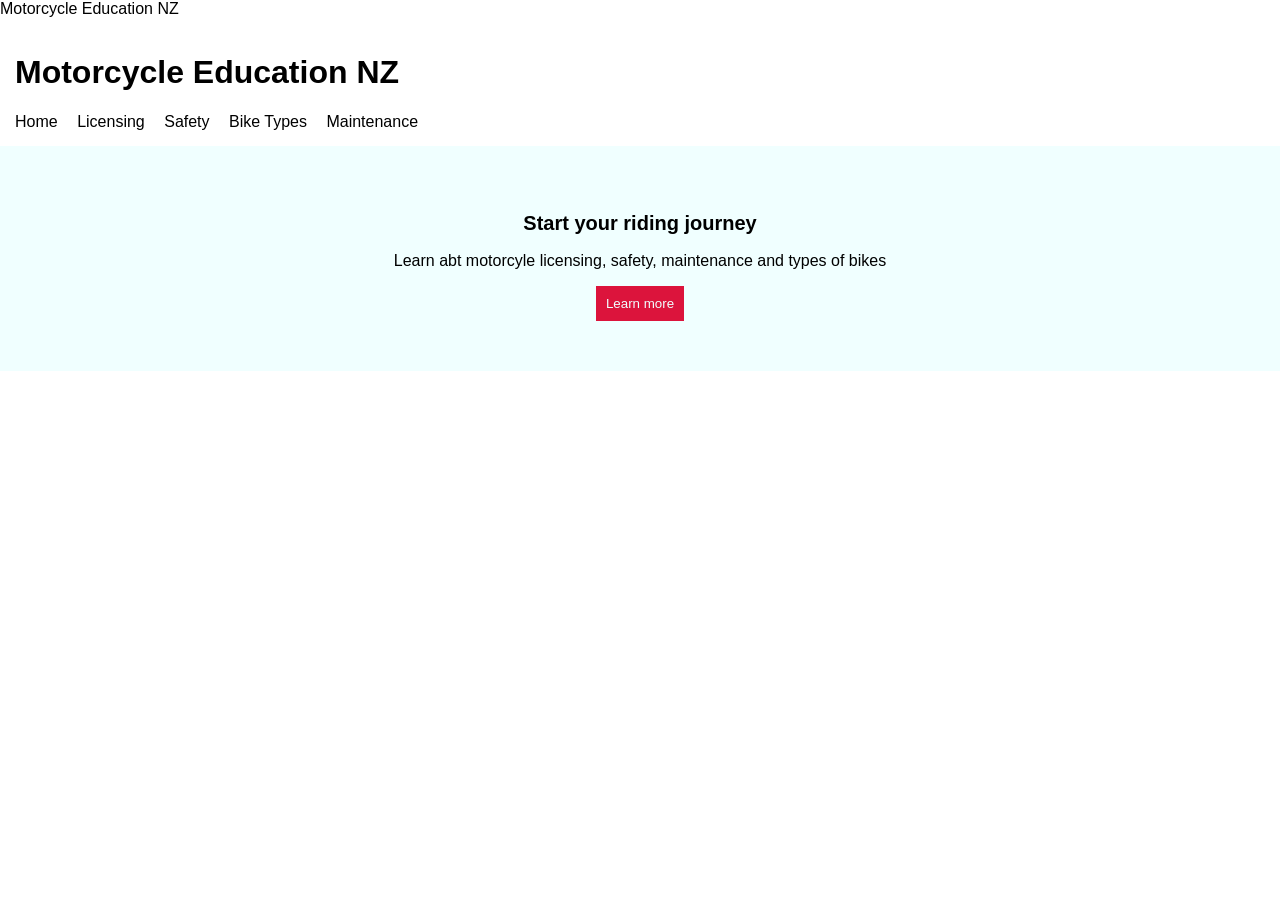
==== index.html @ 735a0191 "added hero section" ====
<!DOCTYPE html>
<html lang="en">
<head>
    <meta charset="UTF-8">
    <meta name="viewport" content="width=device-width,
    initial-scale=1.0"
    <title>Motorcycle Education NZ</title>
    <link rel="stylesheet" href="style.css"
</head>
<body>

    <header>
        <h1>Motorcycle Education NZ</h1>

        <nav>
            <a href="index.html">Home</a>
            <a href="licensing.html">Licensing</a>
            <a href="safety.html">Safety</a>
            <a href="types.html">Bike Types</a>
            <a href="maintenance.html">Maintenance</a>
        </nav>
    </header>

    <main>

    <section class="hero">
        <h2>Start your riding journey</h2>

        <p>
            Learn abt motorcyle licensing,
            safety, maintenance and types of bikes
        </p>
        <button> Learn more</button>
        </section>
    </main>
    
</body>
</html>
---- style.css ----
Body{
    font-family: Arial, sans-serif;
    margin: 0;
}

header{
    background-color:black
    color: aliceblue;
    padding: 15px;
}

nav{
    margin-top: 10px;
}

nav a{
    color:black;
    text-decoration: none;
    margin-right: 15px;
}

nav a:hover{
    color:crimson;
}

.hero{
    text-align: center;
    padding: 50px 20px;
    background-color:azure;
}

.hero h2{
    font-size: 20px;
}

.hero button{
    padding: 10px 10px;
    border: none;
    background-color:crimson;
    color:azure;
    cursor: pointer;
}
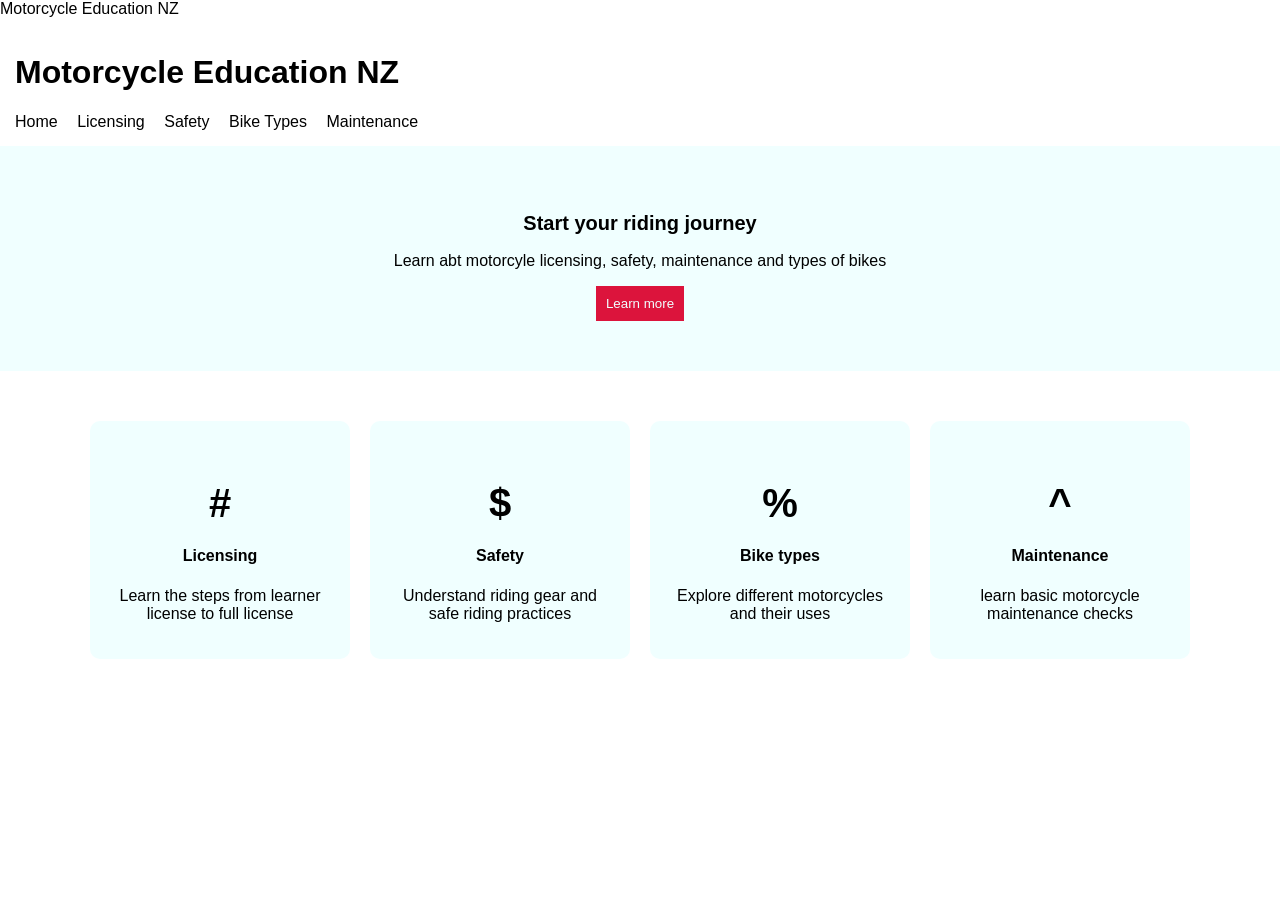
==== commit f4bbdf23: "added the feature cards(no photos for now)" ====
--- a/index.html
+++ b/index.html
@@ -31,7 +31,35 @@
             safety, maintenance and types of bikes
         </p>
         <button> Learn more</button>
-        </section>
+    </section>
+
+    <section class="features">
+        
+        <div class="card">
+            <h3>#</h3>
+            <h4>Licensing</h4>
+            <p>Learn the steps from learner license to full license</p>
+        </div>
+
+        <div class="card">
+            <h3>$</h3>
+            <h4>Safety</h4>
+            <p>Understand riding gear and safe riding practices</p>
+        </div>
+
+        <div class="card">
+            <h3>%</h3>
+            <h4>Bike types</h4>
+            <p>Explore different motorcycles and their uses</p>
+        </div>
+
+        <div class="card">
+            <h3>^</h3>
+            <h4>Maintenance</h4>
+            <p>learn basic motorcycle maintenance checks</p>
+        </div>
+
+    </section>
     </main>
     
 </body>
--- a/style.css
+++ b/style.css
@@ -39,4 +39,30 @@
     background-color:crimson;
     color:azure;
     cursor: pointer;
+}
+
+.features{
+    display: flex;
+    justify-content: center;
+    gap: 20px;
+    flex-wrap: wrap;
+    padding: 50px 20px;
+}
+
+.card{
+    background-color:azure;
+    width:220px;
+    padding: 20px;
+    text-align: center;
+    border-radius: 10px;
+}
+
+.card h3{
+    font-size: 40px;
+    margin-bottom: 10px;
+}
+
+.card:hover{
+    transform: translateY(-5x);
+    transition: 0.3s;
 }
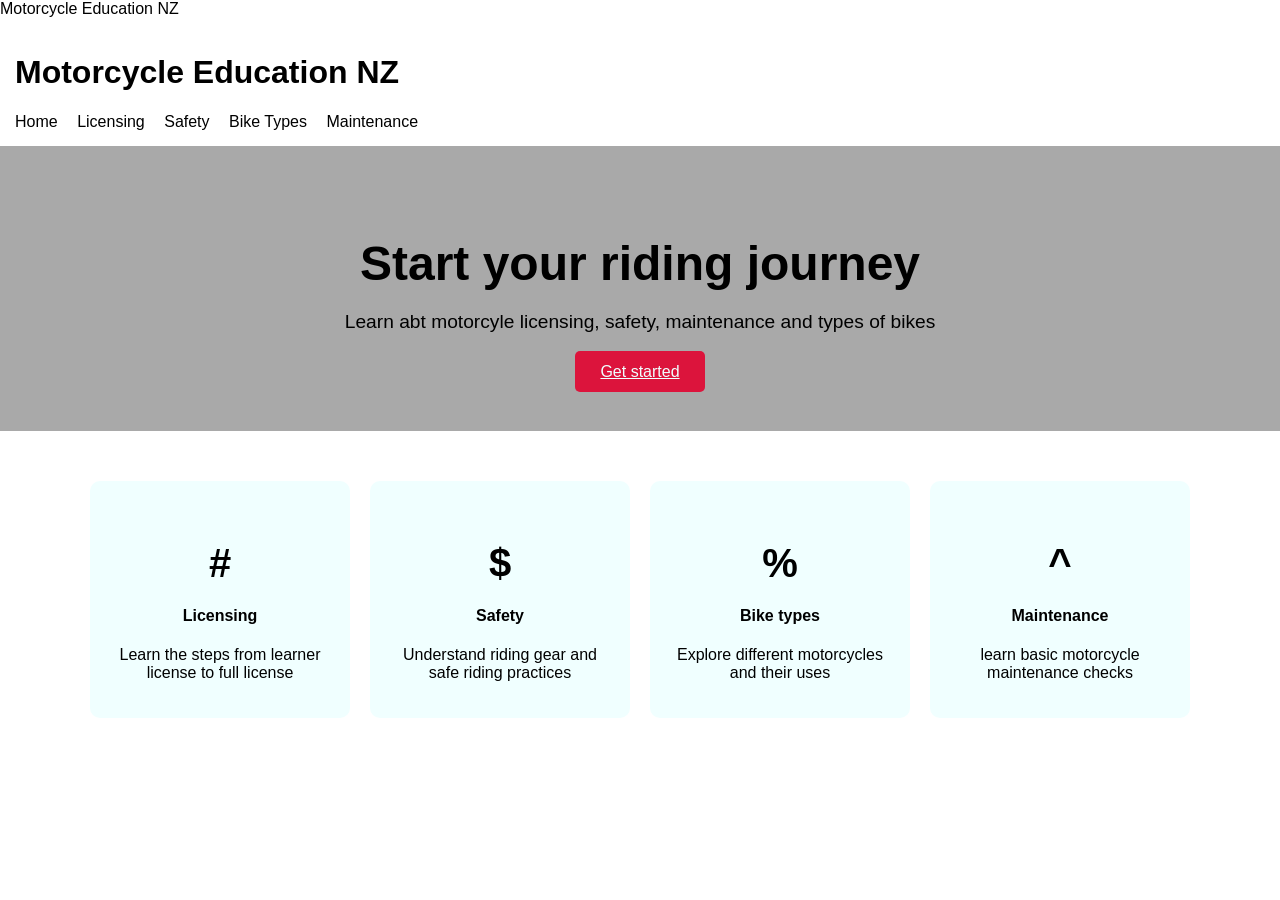
==== commit 7ba0c24b: "i updated the homepage, and call to action bttn" ====
--- a/index.html
+++ b/index.html
@@ -24,40 +24,53 @@
     <main>
 
     <section class="hero">
-        <h2>Start your riding journey</h2>
 
-        <p>
-            Learn abt motorcyle licensing,
-            safety, maintenance and types of bikes
-        </p>
-        <button> Learn more</button>
+        <div class="hero-content">
+            <h2>Start your riding journey</h2>
+
+            <p>
+                Learn abt motorcyle licensing,
+                safety, maintenance and types of bikes
+            </p>
+            <a href="licensing.html" class="hero-btn">
+                Get started
+            </a>
+        </div>
     </section>
 
     <section class="features">
         
-        <div class="card">
-            <h3>#</h3>
-            <h4>Licensing</h4>
-            <p>Learn the steps from learner license to full license</p>
-        </div>
+        <a href="licensing.html" class="card-link">
+            <div class="card">
+                <h3>#</h3>
+                <h4>Licensing</h4>
+                <p>Learn the steps from learner license to full license</p>
+            </div>
+        </a>
 
-        <div class="card">
-            <h3>$</h3>
-            <h4>Safety</h4>
-            <p>Understand riding gear and safe riding practices</p>
-        </div>
+        <a href="safety.html" class="card-link">
+            <div class="card">
+                <h3>$</h3>
+                <h4>Safety</h4>
+                <p>Understand riding gear and safe riding practices</p>
+            </div>
+        </a>
 
-        <div class="card">
-            <h3>%</h3>
-            <h4>Bike types</h4>
-            <p>Explore different motorcycles and their uses</p>
-        </div>
+        <a href="types.html" class="card-link">
+            <div class="card">
+                <h3>%</h3>
+                <h4>Bike types</h4>
+                <p>Explore different motorcycles and their uses</p>
+            </div>
+        </a>
 
-        <div class="card">
-            <h3>^</h3>
-            <h4>Maintenance</h4>
-            <p>learn basic motorcycle maintenance checks</p>
-        </div>
+        <a href="maintenance.html" class="card-link">
+            <div class="card">
+                <h3>^</h3>
+                <h4>Maintenance</h4>
+                <p>learn basic motorcycle maintenance checks</p>
+            </div>
+        </a>
 
     </section>
     </main>
--- a/style.css
+++ b/style.css
@@ -24,21 +24,42 @@
 }
 
 .hero{
+    background-color:darkgray;
+    color:azure
+
+    min-height: 500px;
+    
+    display: flex;
+    justify-content: center;
+    align-items: center;
     text-align: center;
     padding: 50px 20px;
-    background-color:azure;
+}
+
+.hero-content{
+    max-width: 700px;
 }
 
 .hero h2{
-    font-size: 20px;
+    font-size: 3rem;
+    margin-bottom: 20px;
 }
 
-.hero button{
-    padding: 10px 10px;
-    border: none;
+.hero p{
+    font-size: 1.2rem;
+    margin-bottom: 30px
+}
+
+.hero-btn{
+    padding: 12px 25px;
+    border-radius: 5px;
     background-color:crimson;
     color:azure;
-    cursor: pointer;
+    transition: 0.3s;
+}
+
+.hero-btn:hover{
+    background-color:crimson;
 }
 
 .features{
@@ -55,6 +76,7 @@
     padding: 20px;
     text-align: center;
     border-radius: 10px;
+    transition: 0.3s;
 }
 
 .card h3{
@@ -65,4 +87,9 @@
 .card:hover{
     transform: translateY(-5x);
     transition: 0.3s;
+}
+
+.card-link{
+    text-decoration: none;
+    color:black
 }
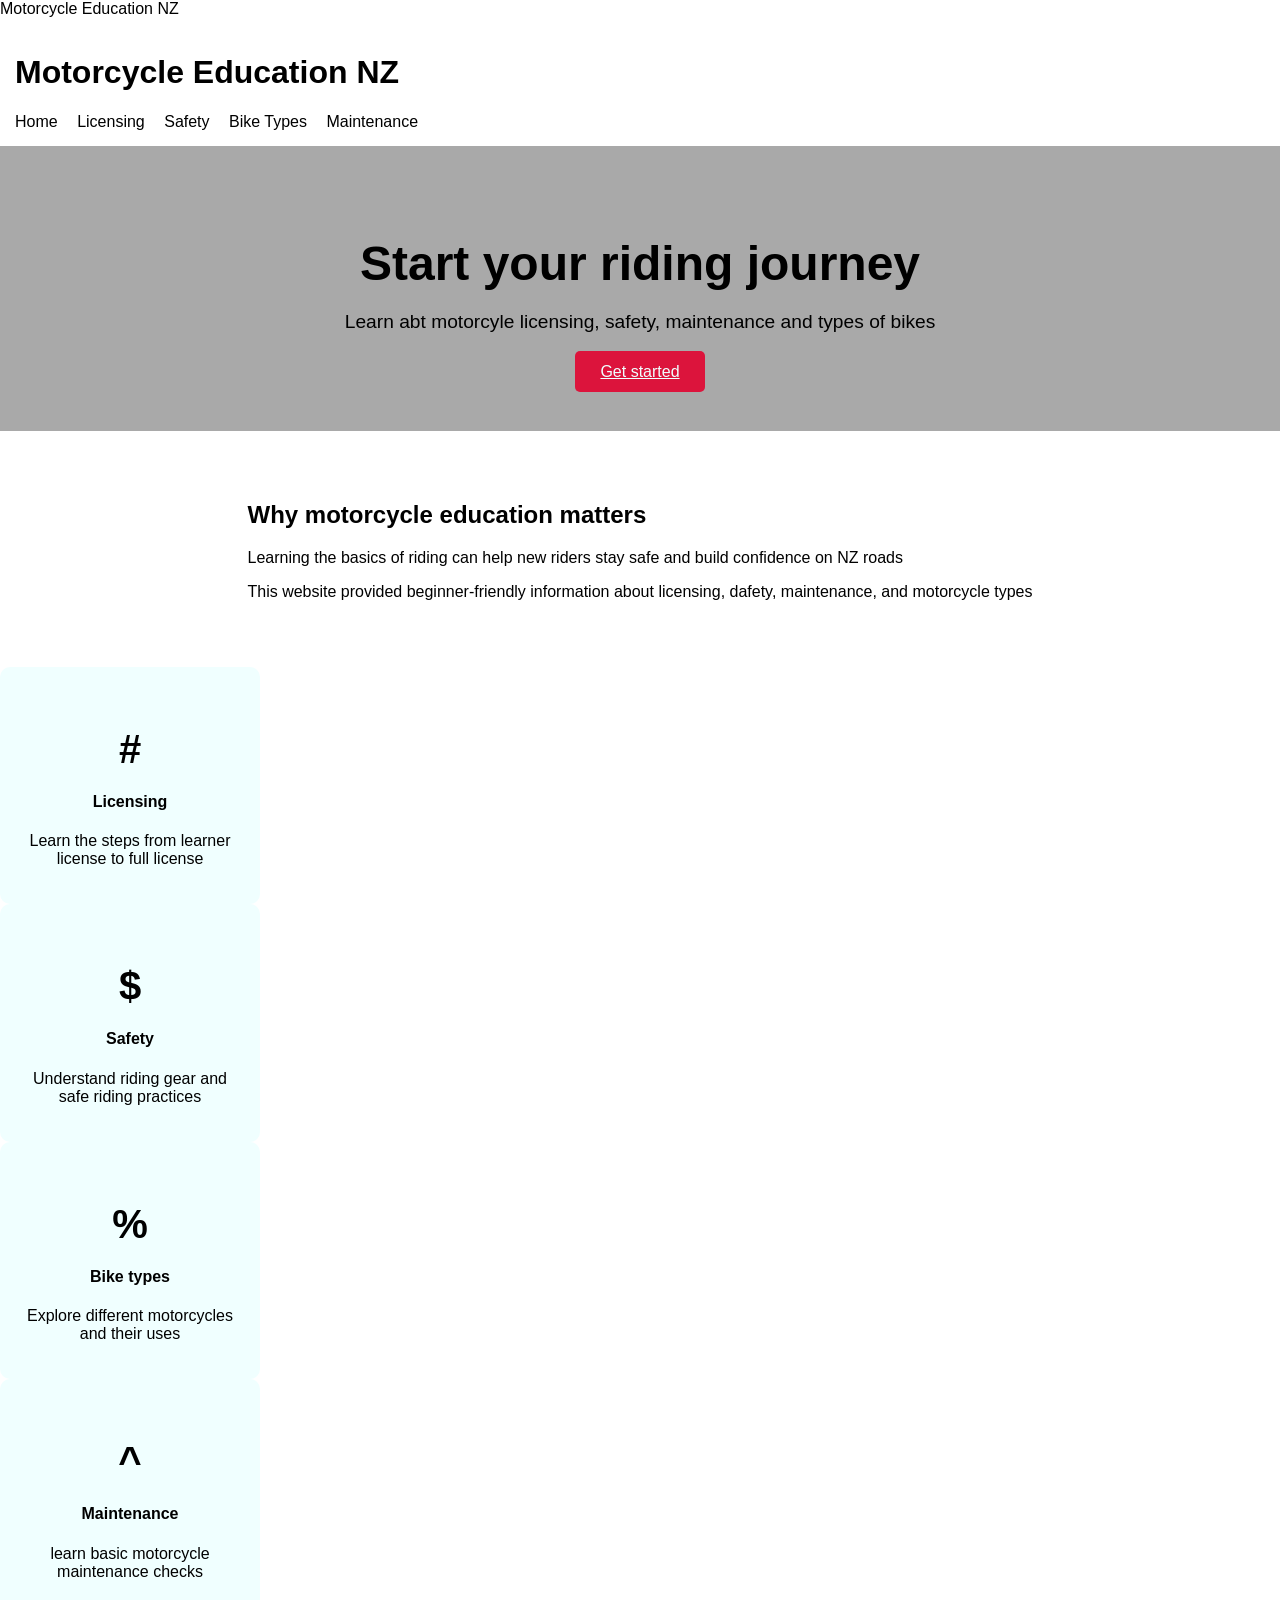
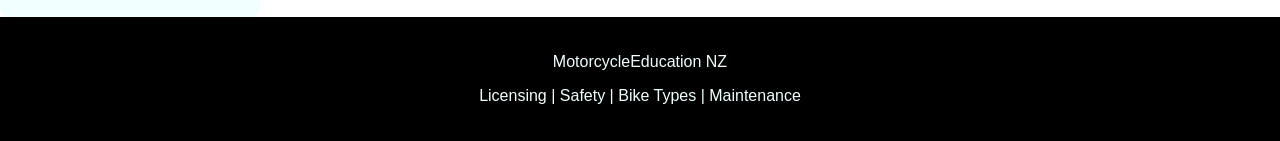
==== commit 42c1c1f9: ". I added the feature content section to homepage, website footer, and navigation summary." ====
--- a/index.html
+++ b/index.html
@@ -7,6 +7,7 @@
     <title>Motorcycle Education NZ</title>
     <link rel="stylesheet" href="style.css"
 </head>
+
 <body>
 
     <header>
@@ -39,6 +40,22 @@
     </section>
 
     <section class="features">
+
+        <div class="featured-text">
+            <h2>Why motorcycle education matters</h2>
+
+            <p>
+                Learning the basics of riding can help new riders stay 
+                safe and build confidence on NZ roads
+            </p>
+
+            <p>
+                This website provided beginner-friendly information
+                about licensing, dafety, maintenance, and motorcycle types
+            </p>
+        </div>
+
+    </section>
         
         <a href="licensing.html" class="card-link">
             <div class="card">
@@ -74,6 +91,13 @@
 
     </section>
     </main>
-    
+
+    <footer>
+        <p>MotorcycleEducation NZ</p>
+
+        <p>
+            Licensing | Safety | Bike Types | Maintenance
+        </p>
+    </footer>
 </body>
 </html>
--- a/style.css
+++ b/style.css
@@ -28,7 +28,7 @@
     color:azure
 
     min-height: 500px;
-    
+
     display: flex;
     justify-content: center;
     align-items: center;
@@ -92,4 +92,22 @@
 .card-link{
     text-decoration: none;
     color:black
+}
+
+.featured{
+    background-color:azure;
+    padding: 60px 20px;
+    text-align: center;
+}
+
+.featured-text{
+    max-width: 800px;
+    margin: auto;
+}
+
+footer{
+    background-color:black;
+    color:azure;
+    text-align: center;
+    padding: 20px
 }
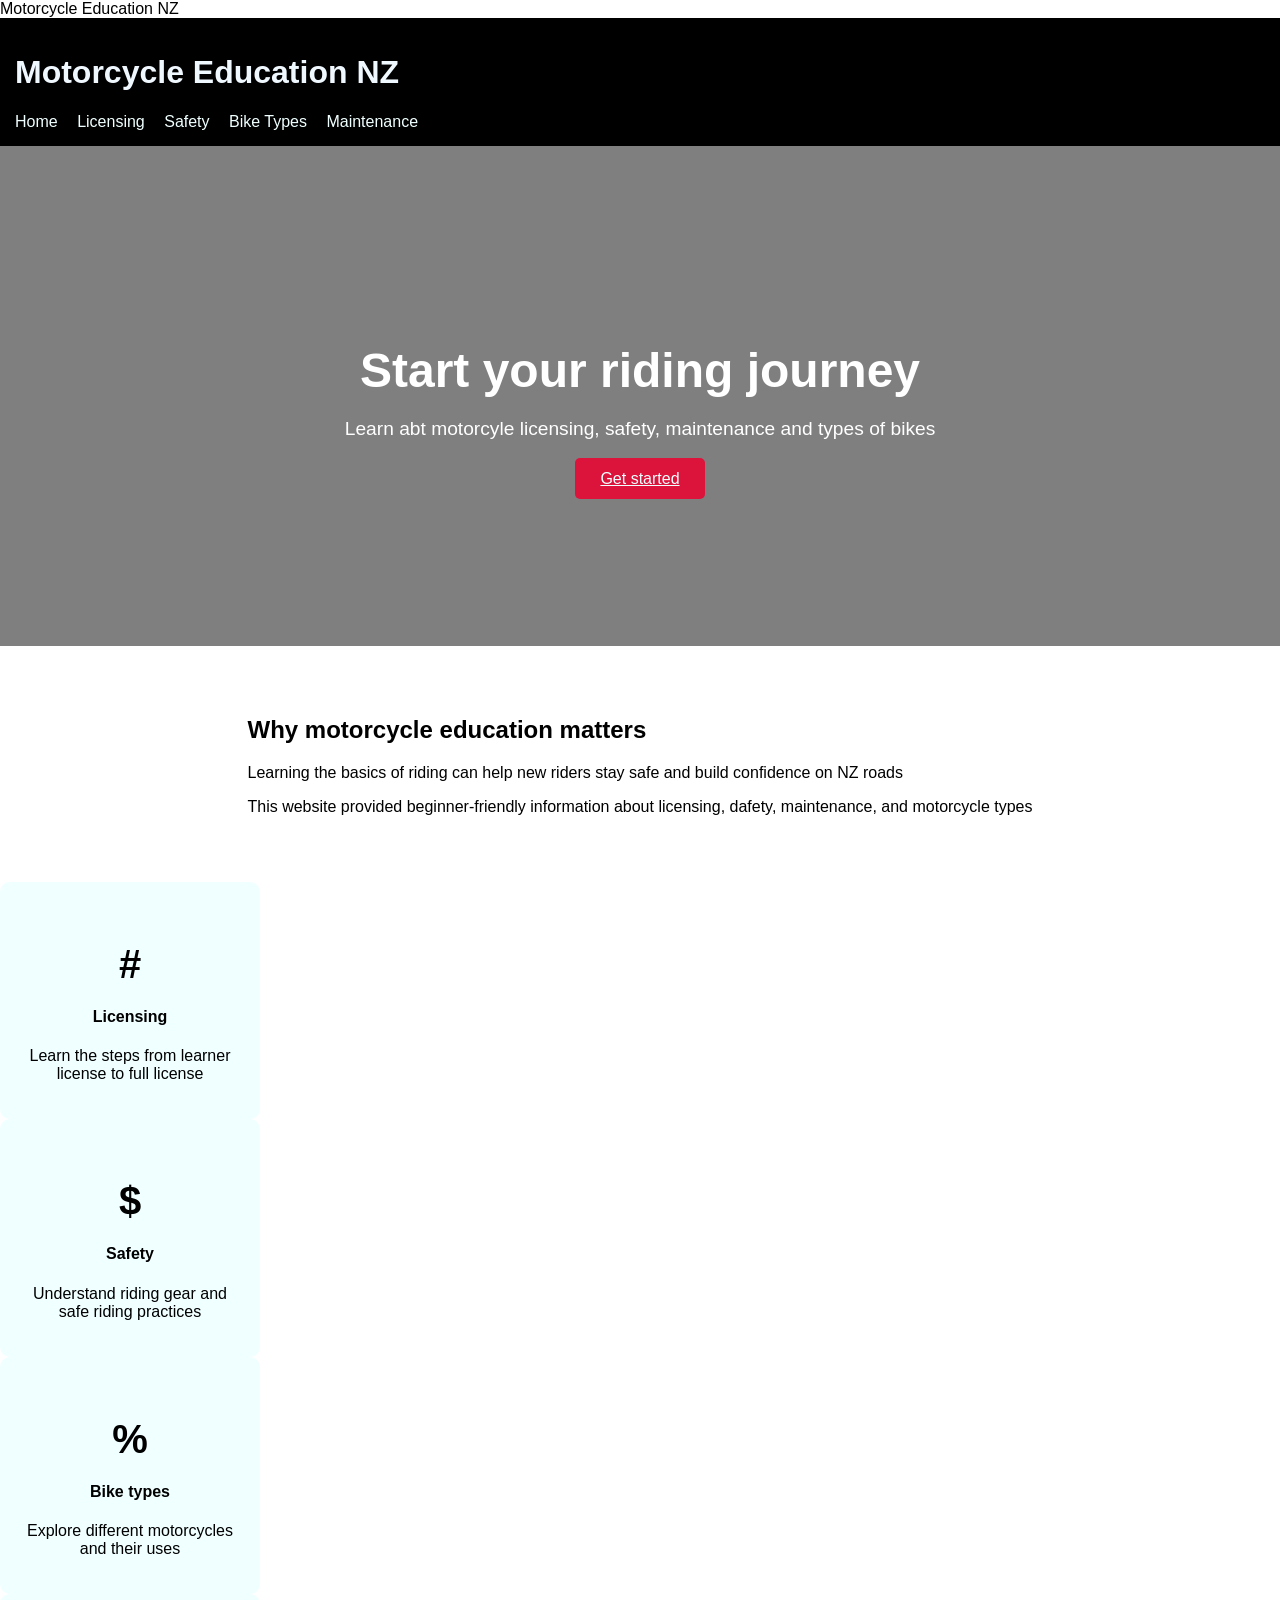
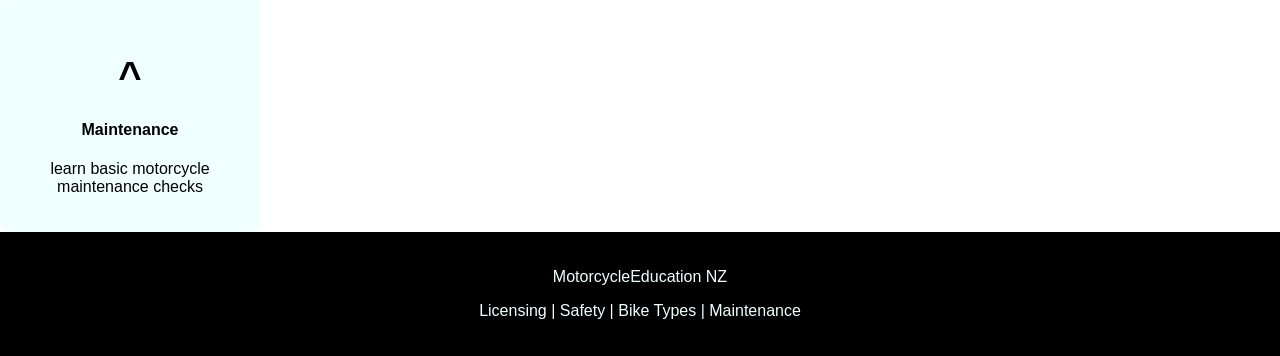
==== commit f29f53fa: "... I added photos, and fix the erros and also improve evrypages" ====
--- a/index.html
+++ b/index.html
@@ -2,102 +2,101 @@
 <html lang="en">
 <head>
     <meta charset="UTF-8">
-    <meta name="viewport" content="width=device-width,
-    initial-scale=1.0"
+    <meta name="viewport" content="width=device-width, initial-scale=1.0"
     <title>Motorcycle Education NZ</title>
-    <link rel="stylesheet" href="style.css"
+    <link rel="stylesheet" href="style.css">
 </head>
 
 <body>
 
-    <header>
-        <h1>Motorcycle Education NZ</h1>
+<header>
+    <h1>Motorcycle Education NZ</h1>
 
-        <nav>
-            <a href="index.html">Home</a>
-            <a href="licensing.html">Licensing</a>
-            <a href="safety.html">Safety</a>
-            <a href="types.html">Bike Types</a>
-            <a href="maintenance.html">Maintenance</a>
-        </nav>
-    </header>
+    <nav>
+        <a href="index.html">Home</a>
+        <a href="licensing.html">Licensing</a>
+        <a href="safety.html">Safety</a>
+        <a href="types.html">Bike Types</a>
+        <a href="maintenance.html">Maintenance</a>
+    </nav>
+</header>
 
-    <main>
+<main>
 
-    <section class="hero">
+<section class="hero">
 
-        <div class="hero-content">
-            <h2>Start your riding journey</h2>
-
-            <p>
-                Learn abt motorcyle licensing,
-                safety, maintenance and types of bikes
-            </p>
-            <a href="licensing.html" class="hero-btn">
-                Get started
-            </a>
-        </div>
-    </section>
-
-    <section class="features">
-
-        <div class="featured-text">
-            <h2>Why motorcycle education matters</h2>
-
-            <p>
-                Learning the basics of riding can help new riders stay 
-                safe and build confidence on NZ roads
-            </p>
-
-            <p>
-                This website provided beginner-friendly information
-                about licensing, dafety, maintenance, and motorcycle types
-            </p>
-        </div>
-
-    </section>
-        
-        <a href="licensing.html" class="card-link">
-            <div class="card">
-                <h3>#</h3>
-                <h4>Licensing</h4>
-                <p>Learn the steps from learner license to full license</p>
-            </div>
-        </a>
-
-        <a href="safety.html" class="card-link">
-            <div class="card">
-                <h3>$</h3>
-                <h4>Safety</h4>
-                <p>Understand riding gear and safe riding practices</p>
-            </div>
-        </a>
-
-        <a href="types.html" class="card-link">
-            <div class="card">
-                <h3>%</h3>
-                <h4>Bike types</h4>
-                <p>Explore different motorcycles and their uses</p>
-            </div>
-        </a>
-
-        <a href="maintenance.html" class="card-link">
-            <div class="card">
-                <h3>^</h3>
-                <h4>Maintenance</h4>
-                <p>learn basic motorcycle maintenance checks</p>
-            </div>
-        </a>
-
-    </section>
-    </main>
-
-    <footer>
-        <p>MotorcycleEducation NZ</p>
+    <div class="hero-content">
+        <h2>Start your riding journey</h2>
 
         <p>
-            Licensing | Safety | Bike Types | Maintenance
+            Learn abt motorcyle licensing,
+            safety, maintenance and types of bikes
         </p>
-    </footer>
+        <a href="licensing.html" class="hero-btn">
+            Get started
+        </a>
+    </div>
+</section>
+
+<section class="features">
+
+    <div class="featured-text">
+        <h2>Why motorcycle education matters</h2>
+
+        <p>
+            Learning the basics of riding can help new riders stay 
+            safe and build confidence on NZ roads
+        </p>
+
+        <p>
+            This website provided beginner-friendly information
+            about licensing, dafety, maintenance, and motorcycle types
+        </p>
+    </div>
+
+</section>
+    
+    <a href="licensing.html" class="card-link">
+        <div class="card">
+            <h3>#</h3>
+            <h4>Licensing</h4>
+            <p>Learn the steps from learner license to full license</p>
+        </div>
+    </a>
+
+    <a href="safety.html" class="card-link">
+        <div class="card">
+            <h3>$</h3>
+            <h4>Safety</h4>
+            <p>Understand riding gear and safe riding practices</p>
+        </div>
+    </a>
+
+    <a href="types.html" class="card-link">
+        <div class="card">
+            <h3>%</h3>
+            <h4>Bike types</h4>
+            <p>Explore different motorcycles and their uses</p>
+        </div>
+    </a>
+
+    <a href="maintenance.html" class="card-link">
+        <div class="card">
+            <h3>^</h3>
+            <h4>Maintenance</h4>
+            <p>learn basic motorcycle maintenance checks</p>
+        </div>
+    </a>
+
+</section>
+</main>
+
+<footer>
+    <p>MotorcycleEducation NZ</p>
+
+    <p>
+        Licensing | Safety | Bike Types | Maintenance
+    </p>
+</footer>
 </body>
 </html>
--- a/style.css
+++ b/style.css
@@ -4,7 +4,7 @@
 }
 
 header{
-    background-color:black
+    background-color:black;
     color: aliceblue;
     padding: 15px;
 }
@@ -14,7 +14,7 @@
 }
 
 nav a{
-    color:black;
+    color:azure;
     text-decoration: none;
     margin-right: 15px;
 }
@@ -24,16 +24,25 @@
 }
 
 .hero{
-    background-color:darkgray;
-    color:azure
+    background-image:
+    linear-gradient(
+        rgba(0,0,0,0.5),
+        rgba(0,0,0,0.5)
+    ),
+    url("images/hero-bike.jpg");
+
+    background-size: cover;
+    background-position: center;
 
     min-height: 500px;
 
     display: flex;
     justify-content: center;
     align-items: center;
+
     text-align: center;
-    padding: 50px 20px;
+
+    color: white;
 }
 
 .hero-content{
@@ -110,4 +119,76 @@
     color:azure;
     text-align: center;
     padding: 20px
+}
+
+.page-hero{
+    background-color:azure;
+    padding: 50px 20px;
+    text-align: center;
+}
+
+.info-section{
+    background-color: azure;
+    padding: 25px;
+    border-radius: 10px;
+    margin: 25px auto;
+    max-width: 900px;
+}
+
+.info-section ul{
+    padding-left: 20px;
+    line-height: 1.8;
+}
+
+.info-section:hover{
+    transform: translateY(-3px);
+    transition: 0.3s;
+}
+
+.bike-types{
+    display: grid;
+    grid-template-columns: repeat(auto-fit, minmax(250px, 1fr));
+    gap: 20px;
+
+    max-width: 1200px;
+    margin: 50px auto;
+    padding: 20px;
+}
+
+.bike-card{
+    background-color: azure;
+    padding: 25px;
+    border-radius: 10px;
+    transition: 0.3s ease;
+}
+
+.bike-card:hover{
+    transform: translateY(-5px);
+    box-shadow: 0 5px 15px rgba(0,0,0,0.15);
+}
+
+.bike-card img{
+    width: 50%;
+    height: 50px;
+
+    object-fit: cover;
+
+    border-radius: 10px;
+    margin-bottom: 10px;
+}
+
+.page-image{
+    width: 60%;
+    max-width: 500px;
+    height: auto;
+
+    display: block;
+    margin: 20px auto;
+
+    border-radius: 10px;
+}
+
+.comparison{
+    text-align: center;
+    padding: 60px 20px;
 }
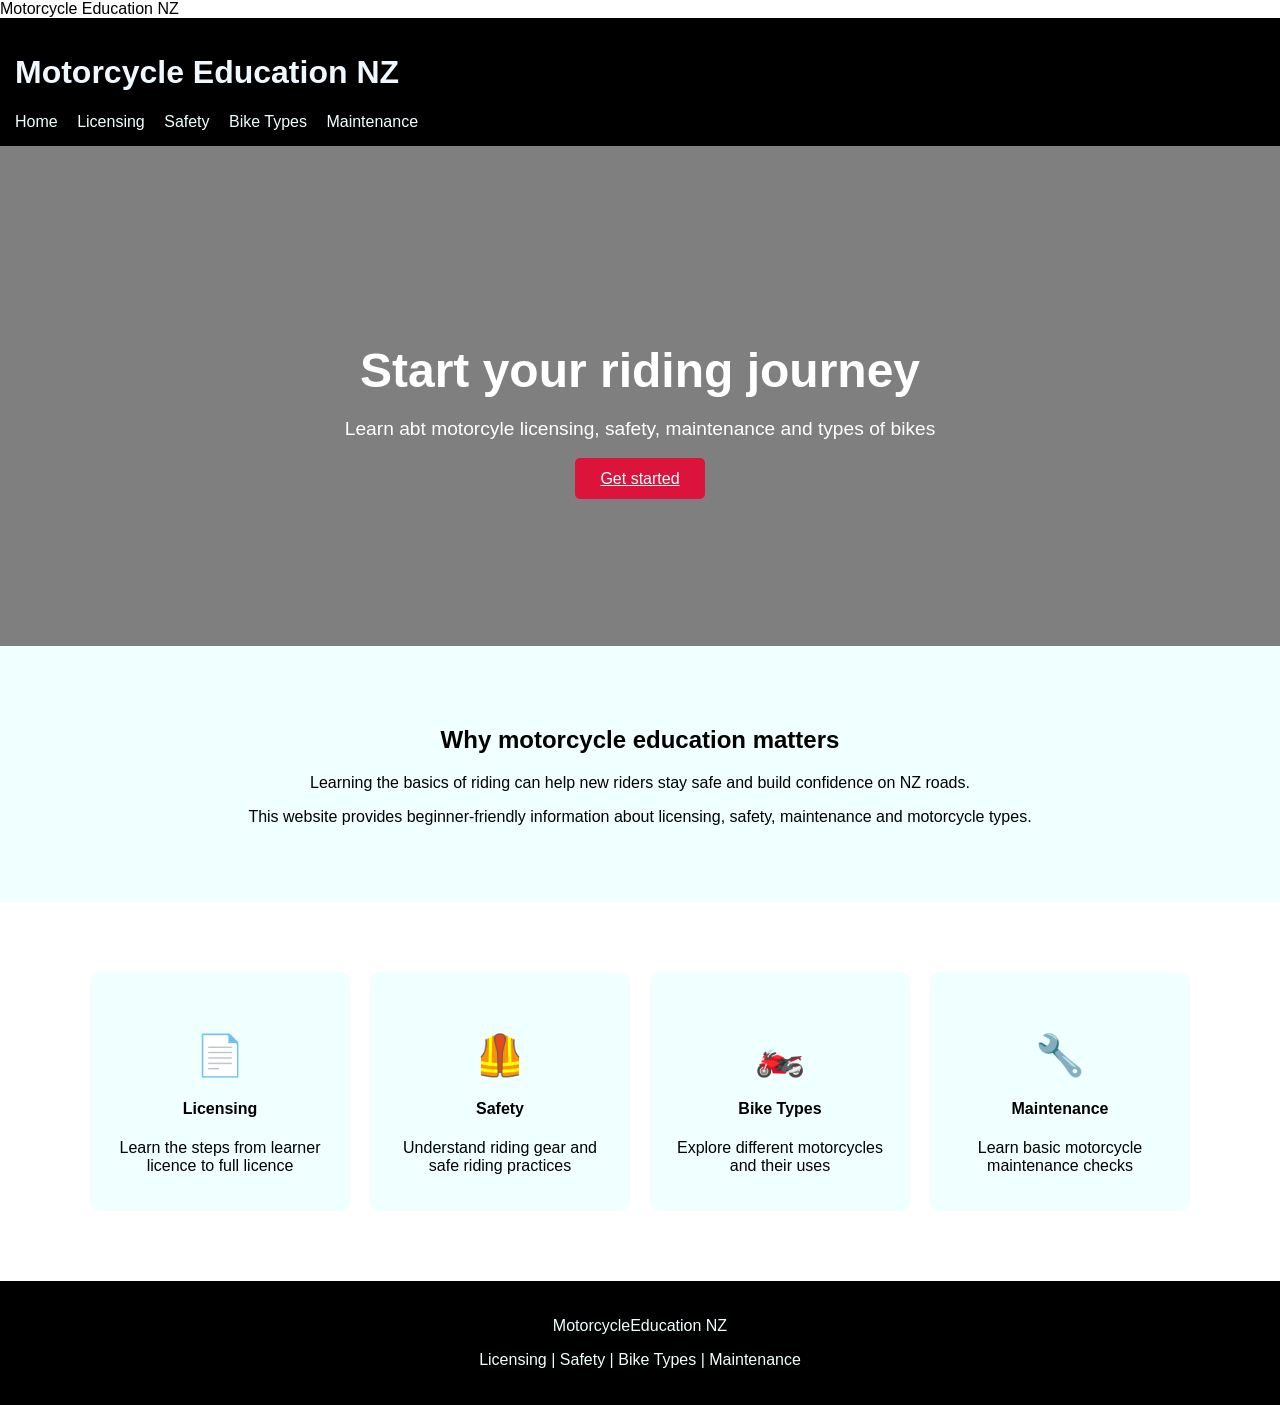
==== commit b769baf1: "fix website" ====
--- a/index.html
+++ b/index.html
@@ -38,35 +38,40 @@
     </div>
 </section>
 
-<section class="features">
+<section class="featured">
 
     <div class="featured-text">
+
         <h2>Why motorcycle education matters</h2>
 
         <p>
-            Learning the basics of riding can help new riders stay 
-            safe and build confidence on NZ roads
+            Learning the basics of riding can help new riders stay
+            safe and build confidence on NZ roads.
         </p>
 
         <p>
-            This website provided beginner-friendly information
-            about licensing, dafety, maintenance, and motorcycle types
+            This website provides beginner-friendly information
+            about licensing, safety, maintenance and motorcycle types.
         </p>
+
     </div>
 
 </section>
-    
+
+
+<section class="features">
+
     <a href="licensing.html" class="card-link">
         <div class="card">
-            <h3>#</h3>
+            <h3>📄</h3>
             <h4>Licensing</h4>
-            <p>Learn the steps from learner license to full license</p>
+            <p>Learn the steps from learner licence to full licence</p>
         </div>
     </a>
 
     <a href="safety.html" class="card-link">
         <div class="card">
-            <h3>$</h3>
+            <h3>🦺</h3>
             <h4>Safety</h4>
             <p>Understand riding gear and safe riding practices</p>
         </div>
@@ -74,17 +79,17 @@
 
     <a href="types.html" class="card-link">
         <div class="card">
-            <h3>%</h3>
-            <h4>Bike types</h4>
+            <h3>🏍️</h3>
+            <h4>Bike Types</h4>
             <p>Explore different motorcycles and their uses</p>
         </div>
     </a>
 
     <a href="maintenance.html" class="card-link">
         <div class="card">
-            <h3>^</h3>
+            <h3>🔧</h3>
             <h4>Maintenance</h4>
-            <p>learn basic motorcycle maintenance checks</p>
+            <p>Learn basic motorcycle maintenance checks</p>
         </div>
     </a>
 
--- a/style.css
+++ b/style.css
@@ -74,9 +74,14 @@
 .features{
     display: flex;
     justify-content: center;
+    align-items: stretch;
+    flex-wrap: wrap;
+
     gap: 20px;
-    flex-wrap: wrap;
-    padding: 50px 20px;
+
+    max-width: 1200px;
+    margin: 50px auto;
+    padding: 20px;
 }
 
 .card{
@@ -94,13 +99,14 @@
 }
 
 .card:hover{
-    transform: translateY(-5x);
+    transform: translateY(-5px);
     transition: 0.3s;
 }
 
 .card-link{
     text-decoration: none;
-    color:black
+    color:black;
+    display: block;
 }
 
 .featured{
